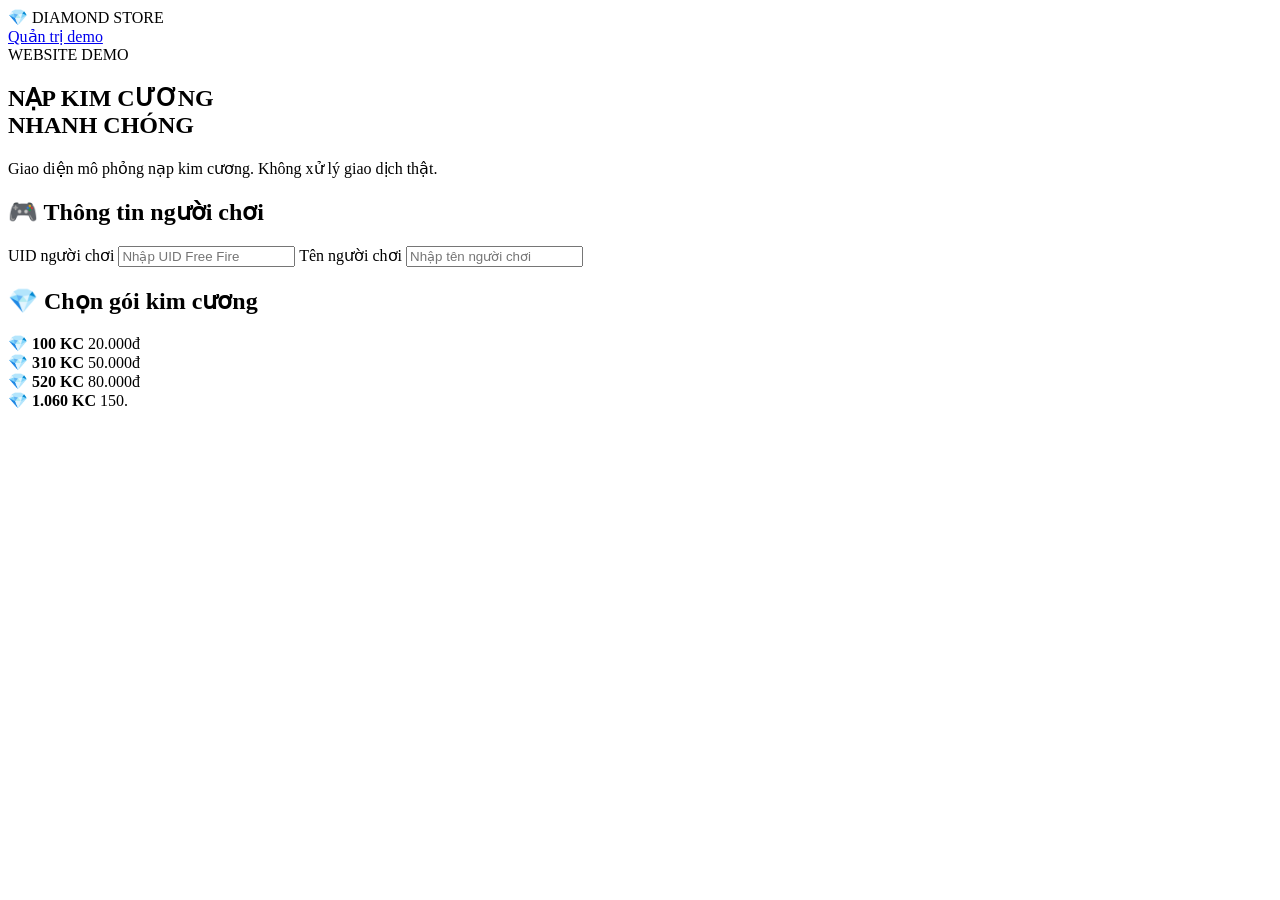
==== index.html @ a1044901 "Create index.html" ====
<!DOCTYPE html>
<html lang="vi">
<head>
  <meta charset="UTF-8">
  <meta name="viewport" content="width=device-width, initial-scale=1.0">
  <title>Diamond Store - Demo</title>
  <link rel="stylesheet" href="style.css">
</head>

<body>

<header>
  <div class="logo">💎 DIAMOND STORE</div>
  <a href="admin.html" class="admin-btn">Quản trị demo</a>
</header>

<section class="hero">
  <span class="badge">WEBSITE DEMO</span>

  <h1>
    NẠP KIM CƯƠNG<br>
    <span>NHANH CHÓNG</span>
  </h1>

  <p>
    Giao diện mô phỏng nạp kim cương.
    Không xử lý giao dịch thật.
  </p>
</section>

<main class="container">

  <div class="card">
    <h2>🎮 Thông tin người chơi</h2>

    <label>UID người chơi</label>
    <input id="uid" type="text" placeholder="Nhập UID Free Fire">

    <label>Tên người chơi</label>
    <input id="playerName" type="text" placeholder="Nhập tên người chơi">
  </div>

  <div class="card">
    <h2>💎 Chọn gói kim cương</h2>

    <div class="packages">

      <div class="package" data-diamond="100" data-price="20000">
        <b>💎 100 KC</b>
        <span>20.000đ</span>
      </div>

      <div class="package" data-diamond="310" data-price="50000">
        <b>💎 310 KC</b>
        <span>50.000đ</span>
      </div>

      <div class="package" data-diamond="520" data-price="80000">
        <b>💎 520 KC</b>
        <span>80.000đ</span>
      </div>

      <div class="package" data-diamond="1060" data-price="150000">
        <b>💎 1.060 KC</b>
        <span>150.
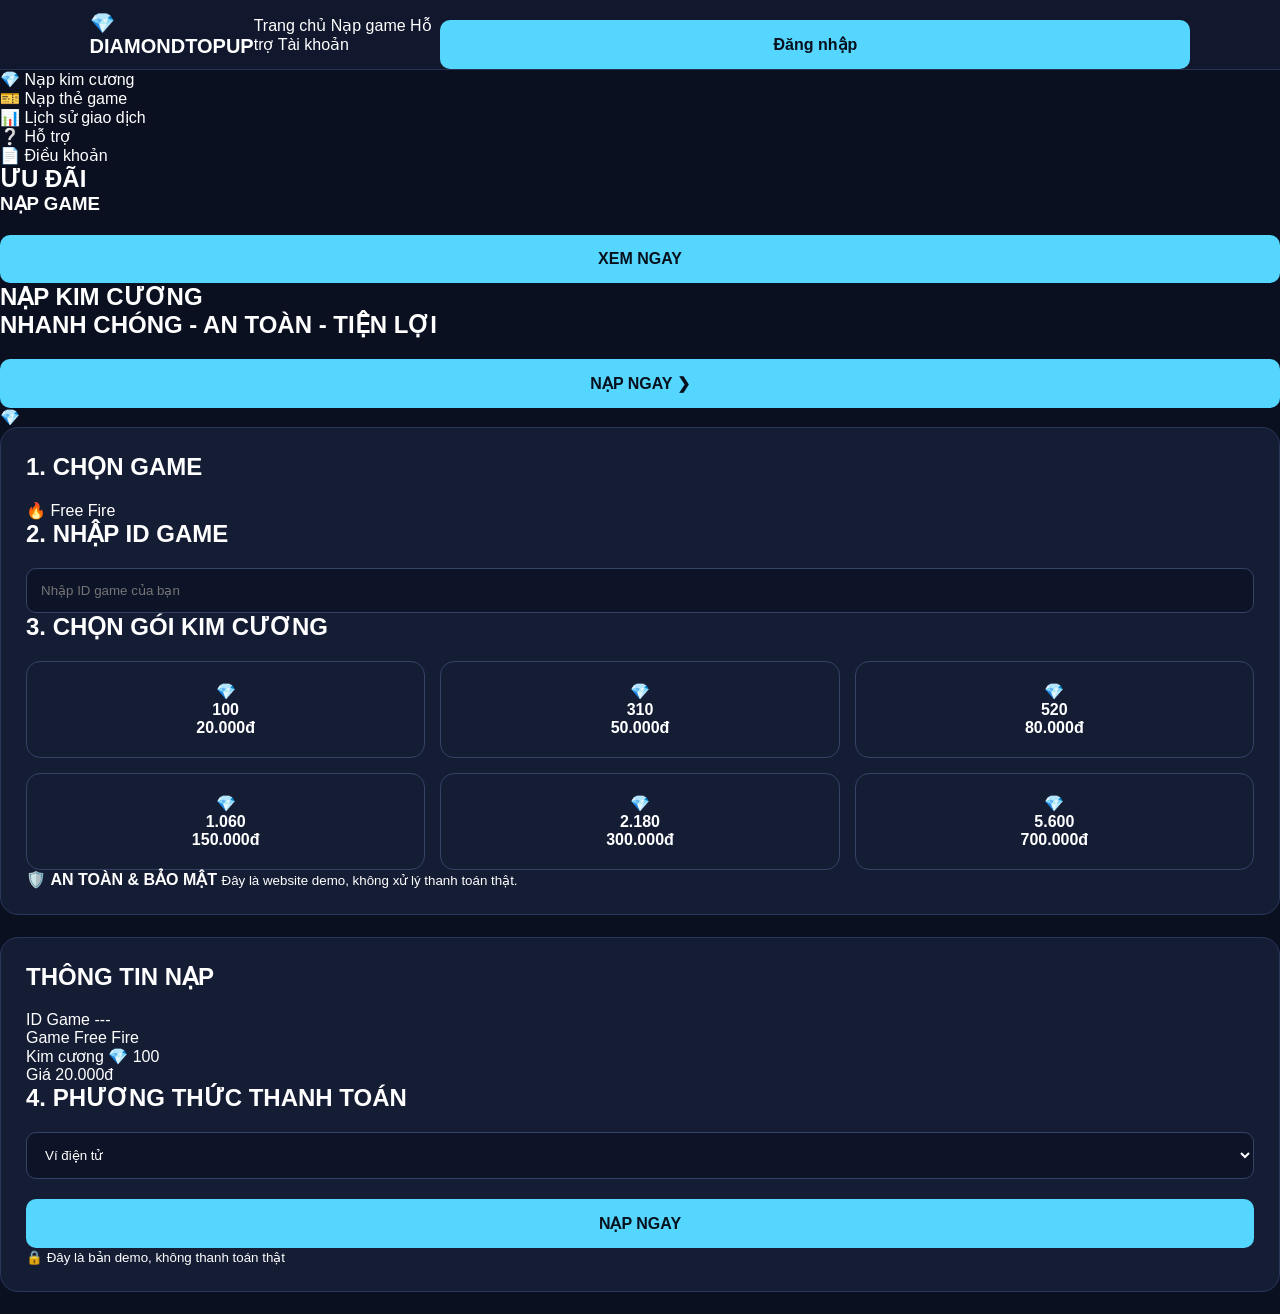
==== commit b8ff64af: "Update index.html" ====
--- a/index.html
+++ b/index.html
@@ -3,63 +3,168 @@
 <head>
   <meta charset="UTF-8">
   <meta name="viewport" content="width=device-width, initial-scale=1.0">
-  <title>Diamond Store - Demo</title>
+  <title>Diamond Topup Demo</title>
   <link rel="stylesheet" href="style.css">
 </head>
 
 <body>
 
 <header>
-  <div class="logo">💎 DIAMOND STORE</div>
-  <a href="admin.html" class="admin-btn">Quản trị demo</a>
+  <div class="logo">💎 DIAMOND<span>TOPUP</span></div>
+
+  <nav>
+    <a>Trang chủ</a>
+    <a class="active">Nạp game</a>
+    <a>Hỗ trợ</a>
+    <a>Tài khoản</a>
+  </nav>
+
+  <button class="login">Đăng nhập</button>
 </header>
 
-<section class="hero">
-  <span class="badge">WEBSITE DEMO</span>
+<div class="layout">
 
-  <h1>
-    NẠP KIM CƯƠNG<br>
-    <span>NHANH CHÓNG</span>
-  </h1>
+  <aside>
 
-  <p>
-    Giao diện mô phỏng nạp kim cương.
-    Không xử lý giao dịch thật.
-  </p>
-</section>
+    <div class="menu active">💎 Nạp kim cương</div>
+    <div class="menu">🎫 Nạp thẻ game</div>
+    <div class="menu">📊 Lịch sử giao dịch</div>
+    <div class="menu">❔ Hỗ trợ</div>
+    <div class="menu">📄 Điều khoản</div>
 
-<main class="container">
+    <div class="promo">
+      <h2>ƯU ĐÃI</h2>
+      <h3>NẠP GAME</h3>
+      <button>XEM NGAY</button>
+    </div>
 
-  <div class="card">
-    <h2>🎮 Thông tin người chơi</h2>
+  </aside>
 
-    <label>UID người chơi</label>
-    <input id="uid" type="text" placeholder="Nhập UID Free Fire">
+  <main>
 
-    <label>Tên người chơi</label>
-    <input id="playerName" type="text" placeholder="Nhập tên người chơi">
-  </div>
-
-  <div class="card">
-    <h2>💎 Chọn gói kim cương</h2>
-
-    <div class="packages">
-
-      <div class="package" data-diamond="100" data-price="20000">
-        <b>💎 100 KC</b>
-        <span>20.000đ</span>
+    <section class="banner">
+      <div>
+        <h1>NẠP <span>KIM CƯƠNG</span></h1>
+        <h2>NHANH CHÓNG - AN TOÀN - TIỆN LỢI</h2>
+        <button onclick="scrollToTopup()">NẠP NGAY ❯</button>
       </div>
 
-      <div class="package" data-diamond="310" data-price="50000">
-        <b>💎 310 KC</b>
-        <span>50.000đ</span>
+      <div class="banner-icon">💎</div>
+    </section>
+
+    <section class="content">
+
+      <div class="left">
+
+        <div class="card">
+
+          <h2>1. CHỌN GAME</h2>
+
+          <div class="game-select">
+            🔥 Free Fire
+          </div>
+
+          <h2>2. NHẬP ID GAME</h2>
+
+          <input
+            id="uid"
+            type="text"
+            placeholder="Nhập ID game của bạn"
+          >
+
+          <h2>3. CHỌN GÓI KIM CƯƠNG</h2>
+
+          <div class="packages">
+
+            <div class="package selected"
+              data-diamond="100"
+              data-price="20000">
+              💎 <b>100</b>
+              <strong>20.000đ</strong>
+            </div>
+
+            <div class="package"
+              data-diamond="310"
+              data-price="50000">
+              💎 <b>310</b>
+              <strong>50.000đ</strong>
+            </div>
+
+            <div class="package"
+              data-diamond="520"
+              data-price="80000">
+              💎 <b>520</b>
+              <strong>80.000đ</strong>
+            </div>
+
+            <div class="package"
+              data-diamond="1060"
+              data-price="150000">
+              💎 <b>1.060</b>
+              <strong>150.000đ</strong>
+            </div>
+
+            <div class="package"
+              data-diamond="2180"
+              data-price="300000">
+              💎 <b>2.180</b>
+              <strong>300.000đ</strong>
+            </div>
+
+            <div class="package"
+              data-diamond="5600"
+              data-price="700000">
+              💎 <b>5.600</b>
+              <strong>700.000đ</strong>
+            </div>
+
+          </div>
+
+          <div class="safe">
+            🛡️ <b>AN TOÀN & BẢO MẬT</b>
+            <small>Đây là website demo, không xử lý thanh toán thật.</small>
+          </div>
+
+        </div>
+
       </div>
 
-      <div class="package" data-diamond="520" data-price="80000">
-        <b>💎 520 KC</b>
-        <span>80.000đ</span>
+      <div class="right">
+
+        <div class="card summary">
+
+          <h2>THÔNG TIN NẠP</h2>
+
+          <p>ID Game <span id="showUid">---</span></p>
+          <p>Game <span>Free Fire</span></p>
+          <p>Kim cương <span id="showDiamond">💎 100</span></p>
+          <p>Giá <span id="showPrice">20.000đ</span></p>
+
+          <h2>4. PHƯƠNG THỨC THANH TOÁN</h2>
+
+          <select id="payment">
+            <option>Ví điện tử</option>
+            <option>Thẻ ngân hàng</option>
+            <option>Chuyển khoản</option>
+          </select>
+
+          <button class="topup" onclick="createOrder()">
+            NẠP NGAY
+          </button>
+
+          <small>🔒 Đây là bản demo, không thanh toán thật</small>
+
+        </div>
+
       </div>
 
-      <div class="package" data-diamond="1060" data-price="150000">
-        <b>💎 1.060 KC</b>
-        <span>150.
+    </section>
+
+  </main>
+
+</div>
+
+<script src="script.js"></script>
+
+</body>
+  </html>
--- a/style.css
+++ b/style.css
@@ -0,0 +1,178 @@
+* {
+  box-sizing: border-box;
+  margin: 0;
+  padding: 0;
+  font-family: Arial, sans-serif;
+}
+
+body {
+  background: #0b1020;
+  color: white;
+  min-height: 100vh;
+}
+
+header {
+  height: 70px;
+  padding: 0 7%;
+  display: flex;
+  align-items: center;
+  justify-content: space-between;
+  background: #11182d;
+  border-bottom: 1px solid #273252;
+}
+
+.logo {
+  font-size: 20px;
+  font-weight: bold;
+}
+
+.admin-btn {
+  text-decoration: none;
+  color: white;
+  padding: 10px 18px;
+  border-radius: 10px;
+  background: #252f52;
+}
+
+.hero {
+  padding: 70px 8%;
+  background: linear-gradient(135deg, #172552, #0b1020);
+}
+
+.hero h1 {
+  font-size: 46px;
+  margin: 18px 0;
+}
+
+.hero h1 span {
+  color: #55d6ff;
+}
+
+.hero p {
+  color: #b9c2dd;
+}
+
+.badge {
+  background: #263b6d;
+  padding: 8px 14px;
+  border-radius: 20px;
+  font-size: 12px;
+}
+
+.container {
+  max-width: 1000px;
+  margin: auto;
+  padding: 30px 18px;
+}
+
+.card {
+  background: #151d35;
+  padding: 25px;
+  border-radius: 18px;
+  margin-bottom: 22px;
+  border: 1px solid #29365b;
+}
+
+.card h2,
+.card h1 {
+  margin-bottom: 20px;
+}
+
+label {
+  display: block;
+  margin: 15px 0 8px;
+  color: #b9c2dd;
+}
+
+input,
+select {
+  width: 100%;
+  padding: 14px;
+  border-radius: 10px;
+  border: 1px solid #354267;
+  background: #0d1428;
+  color: white;
+  outline: none;
+}
+
+.packages {
+  display: grid;
+  grid-template-columns: repeat(3, 1fr);
+  gap: 15px;
+}
+
+.package {
+  padding: 20px;
+  border: 1px solid #354267;
+  border-radius: 14px;
+  cursor: pointer;
+  transition: 0.2s;
+  text-align: center;
+}
+
+.package:hover,
+.package.active {
+  border-color: #55d6ff;
+  transform: translateY(-3px);
+  background: #1c2a4c;
+}
+
+.package b,
+.package span {
+  display: block;
+}
+
+.package span {
+  margin-top: 10px;
+  color: #55d6ff;
+}
+
+button {
+  width: 100%;
+  padding: 15px;
+  margin-top: 20px;
+  border: 0;
+  border-radius: 10px;
+  cursor: pointer;
+  font-size: 16px;
+  font-weight: bold;
+  background: #55d6ff;
+  color: #07101d;
+}
+
+button:hover {
+  opacity: 0.85;
+}
+
+.notice {
+  padding: 18px;
+  border-radius: 12px;
+  background: #382d16;
+  color: #ffd978;
+  margin-bottom: 30px;
+}
+
+.success {
+  padding: 18px;
+  background: #143b2d;
+  border-radius: 12px;
+  color: #8ff0bd;
+}
+
+@media (max-width: 650px) {
+  .hero h1 {
+    font-size: 34px;
+  }
+
+  .packages {
+    grid-template-columns: repeat(2, 1fr);
+  }
+
+  header {
+    padding: 0 4%;
+  }
+
+  .logo {
+    font-size: 15px;
+  }
+  }
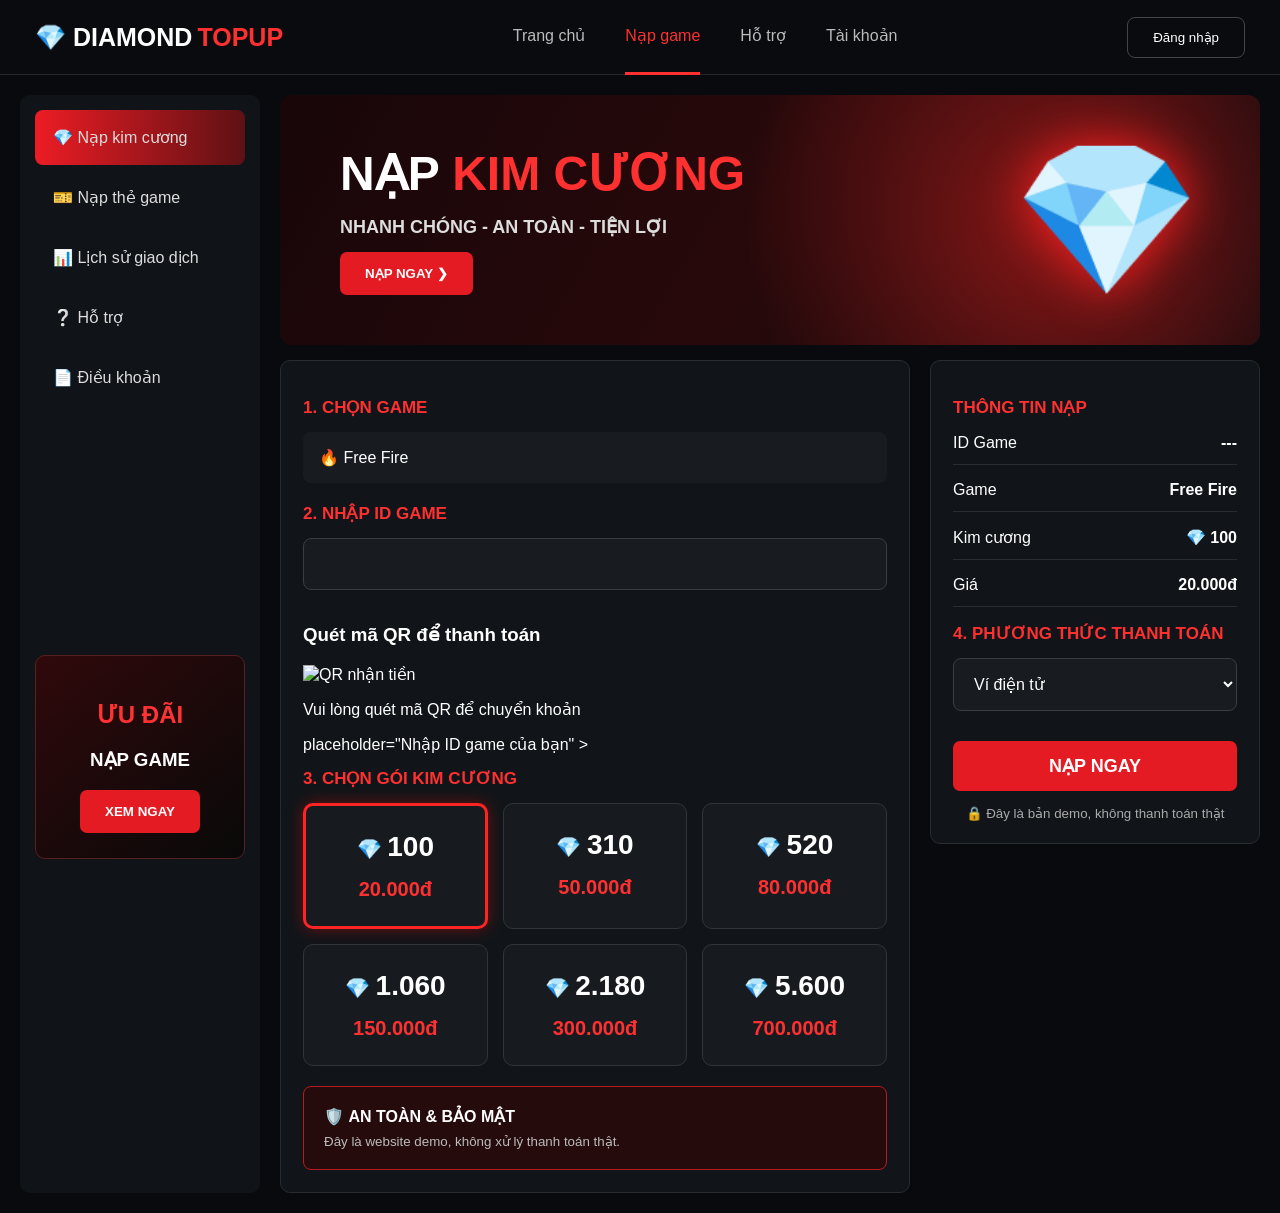
==== commit 2a8b1628: "Update index.html" ====
--- a/index.html
+++ b/index.html
@@ -69,7 +69,16 @@
           <input
             id="uid"
             type="text"
-            placeholder="Nhập ID game của bạn"
+        <!-- QR THANH TOÁN -->
+<div class="qr-payment">
+    <h3>Quét mã QR để thanh toán</h3>
+
+    <img src="qr-ngan-hang.jpg"
+         alt="QR nhận tiền"
+         class="qr-image">
+
+    <p>Vui lòng quét mã QR để chuyển khoản</p>
+</div>    placeholder="Nhập ID game của bạn"
           >
 
           <h2>3. CHỌN GÓI KIM CƯƠNG</h2>
--- a/style.css
+++ b/style.css
@@ -1,98 +1,191 @@
 * {
   box-sizing: border-box;
+}
+
+body {
   margin: 0;
-  padding: 0;
   font-family: Arial, sans-serif;
-}
-
-body {
-  background: #0b1020;
-  color: white;
-  min-height: 100vh;
+  background: #080a0d;
+  color: white;
 }
 
 header {
-  height: 70px;
-  padding: 0 7%;
+  height: 75px;
+  background: #090b0f;
+  border-bottom: 1px solid #25282d;
   display: flex;
   align-items: center;
   justify-content: space-between;
-  background: #11182d;
-  border-bottom: 1px solid #273252;
+  padding: 0 35px;
 }
 
 .logo {
-  font-size: 20px;
+  font-size: 25px;
   font-weight: bold;
 }
 
-.admin-btn {
+.logo span {
+  color: #ff3030;
+  margin-left: 5px;
+}
+
+nav {
+  display: flex;
+  gap: 40px;
+}
+
+nav a {
+  color: #bbb;
   text-decoration: none;
-  color: white;
-  padding: 10px 18px;
-  border-radius: 10px;
-  background: #252f52;
-}
-
-.hero {
-  padding: 70px 8%;
-  background: linear-gradient(135deg, #172552, #0b1020);
-}
-
-.hero h1 {
-  font-size: 46px;
-  margin: 18px 0;
-}
-
-.hero h1 span {
-  color: #55d6ff;
-}
-
-.hero p {
-  color: #b9c2dd;
-}
-
-.badge {
-  background: #263b6d;
-  padding: 8px 14px;
-  border-radius: 20px;
-  font-size: 12px;
-}
-
-.container {
-  max-width: 1000px;
+  padding: 27px 0;
+}
+
+nav .active {
+  color: #ff3030;
+  border-bottom: 3px solid #ff3030;
+}
+
+button {
+  cursor: pointer;
+}
+
+.login {
+  background: transparent;
+  color: white;
+  border: 1px solid #444;
+  padding: 12px 25px;
+  border-radius: 8px;
+}
+
+.layout {
+  display: flex;
+  max-width: 1500px;
   margin: auto;
-  padding: 30px 18px;
+  padding: 20px;
+  gap: 20px;
+}
+
+aside {
+  width: 240px;
+  background: #101317;
+  padding: 15px;
+  border-radius: 10px;
+}
+
+.menu {
+  padding: 18px;
+  margin-bottom: 5px;
+  border-radius: 8px;
+  color: #ddd;
+}
+
+.menu.active {
+  background: linear-gradient(90deg, #ed1c24, #5e1114);
+}
+
+.promo {
+  margin-top: 250px;
+  padding: 25px 15px;
+  text-align: center;
+  background: linear-gradient(140deg, #30090b, #090909);
+  border: 1px solid #572020;
+  border-radius: 10px;
+}
+
+.promo h2 {
+  color: #ff3333;
+}
+
+.promo button,
+.banner button,
+.topup {
+  background: #e51b23;
+  color: white;
+  border: 0;
+  padding: 14px 25px;
+  border-radius: 7px;
+  font-weight: bold;
+}
+
+main {
+  flex: 1;
+}
+
+.banner {
+  height: 250px;
+  padding: 40px 60px;
+  border-radius: 12px;
+  background:
+    radial-gradient(circle at 80%, #8b1717, transparent 40%),
+    linear-gradient(120deg, #180609, #28090b, #07090c);
+  display: flex;
+  justify-content: space-between;
+  align-items: center;
+  overflow: hidden;
+}
+
+.banner h1 {
+  font-size: 48px;
+  margin: 0;
+}
+
+.banner h1 span {
+  color: #ff3030;
+}
+
+.banner h2 {
+  font-size: 18px;
+  color: #ddd;
+}
+
+.banner-icon {
+  font-size: 150px;
+  filter: drop-shadow(0 0 25px #ff2020);
+}
+
+.content {
+  display: flex;
+  gap: 20px;
+  margin-top: 15px;
+}
+
+.left {
+  flex: 1;
+}
+
+.right {
+  width: 330px;
 }
 
 .card {
-  background: #151d35;
-  padding: 25px;
-  border-radius: 18px;
-  margin-bottom: 22px;
-  border: 1px solid #29365b;
-}
-
-.card h2,
-.card h1 {
-  margin-bottom: 20px;
-}
-
-label {
-  display: block;
-  margin: 15px 0 8px;
-  color: #b9c2dd;
+  background: #111519;
+  border: 1px solid #272c31;
+  border-radius: 10px;
+  padding: 22px;
+}
+
+.card h2 {
+  color: #ff3030;
+  font-size: 17px;
 }
 
 input,
 select {
   width: 100%;
-  padding: 14px;
-  border-radius: 10px;
-  border: 1px solid #354267;
-  background: #0d1428;
-  color: white;
-  outline: none;
+  padding: 16px;
+  background: #181c21;
+  border: 1px solid #383e45;
+  color: white;
+  border-radius: 8px;
+  font-size: 16px;
+  margin-bottom: 15px;
+}
+
+.game-select {
+  background: #181c21;
+  padding: 16px;
+  border-radius: 8px;
+  margin-bottom: 20px;
 }
 
 .packages {
@@ -102,77 +195,104 @@
 }
 
 .package {
+  background: #171b20;
+  border: 1px solid #30353b;
+  padding: 25px 10px;
+  text-align: center;
+  border-radius: 10px;
+  font-size: 20px;
+  cursor: pointer;
+}
+
+.package b {
+  font-size: 28px;
+}
+
+.package strong {
+  display: block;
+  color: #ff3030;
+  margin-top: 15px;
+}
+
+.package.selected {
+  border: 3px solid #ff2424;
+  box-shadow: 0 0 15px #6d1111;
+}
+
+.safe {
+  margin-top: 20px;
   padding: 20px;
-  border: 1px solid #354267;
-  border-radius: 14px;
-  cursor: pointer;
-  transition: 0.2s;
+  background: #260b0d;
+  border: 1px solid #b41c22;
+  border-radius: 8px;
+}
+
+.safe small {
+  display: block;
+  color: #bbb;
+  margin-top: 8px;
+}
+
+.summary p {
+  display: flex;
+  justify-content: space-between;
+  border-bottom: 1px solid #292d31;
+  padding-bottom: 12px;
+}
+
+.summary p span {
+  font-weight: bold;
+}
+
+.topup {
+  width: 100%;
+  margin-top: 15px;
+  font-size: 18px;
+}
+
+.summary small {
+  display: block;
   text-align: center;
-}
-
-.package:hover,
-.package.active {
-  border-color: #55d6ff;
-  transform: translateY(-3px);
-  background: #1c2a4c;
-}
-
-.package b,
-.package span {
-  display: block;
-}
-
-.package span {
-  margin-top: 10px;
-  color: #55d6ff;
-}
-
-button {
-  width: 100%;
-  padding: 15px;
-  margin-top: 20px;
-  border: 0;
-  border-radius: 10px;
-  cursor: pointer;
-  font-size: 16px;
-  font-weight: bold;
-  background: #55d6ff;
-  color: #07101d;
-}
-
-button:hover {
-  opacity: 0.85;
-}
-
-.notice {
-  padding: 18px;
-  border-radius: 12px;
-  background: #382d16;
-  color: #ffd978;
-  margin-bottom: 30px;
-}
-
-.success {
-  padding: 18px;
-  background: #143b2d;
-  border-radius: 12px;
-  color: #8ff0bd;
-}
-
-@media (max-width: 650px) {
-  .hero h1 {
-    font-size: 34px;
+  margin-top: 15px;
+  color: #aaa;
+}
+
+@media (max-width: 900px) {
+
+  nav {
+    display: none;
+  }
+
+  aside {
+    display: none;
+  }
+
+  .layout {
+    padding: 10px;
+  }
+
+  .content {
+    flex-direction: column;
+  }
+
+  .right {
+    width: 100%;
   }
 
   .packages {
     grid-template-columns: repeat(2, 1fr);
   }
 
-  header {
-    padding: 0 4%;
-  }
-
-  .logo {
-    font-size: 15px;
-  }
-  }
+  .banner {
+    padding: 25px;
+  }
+
+  .banner h1 {
+    font-size: 32px;
+  }
+
+  .banner-icon {
+    font-size: 70px;
+  }
+
+  }
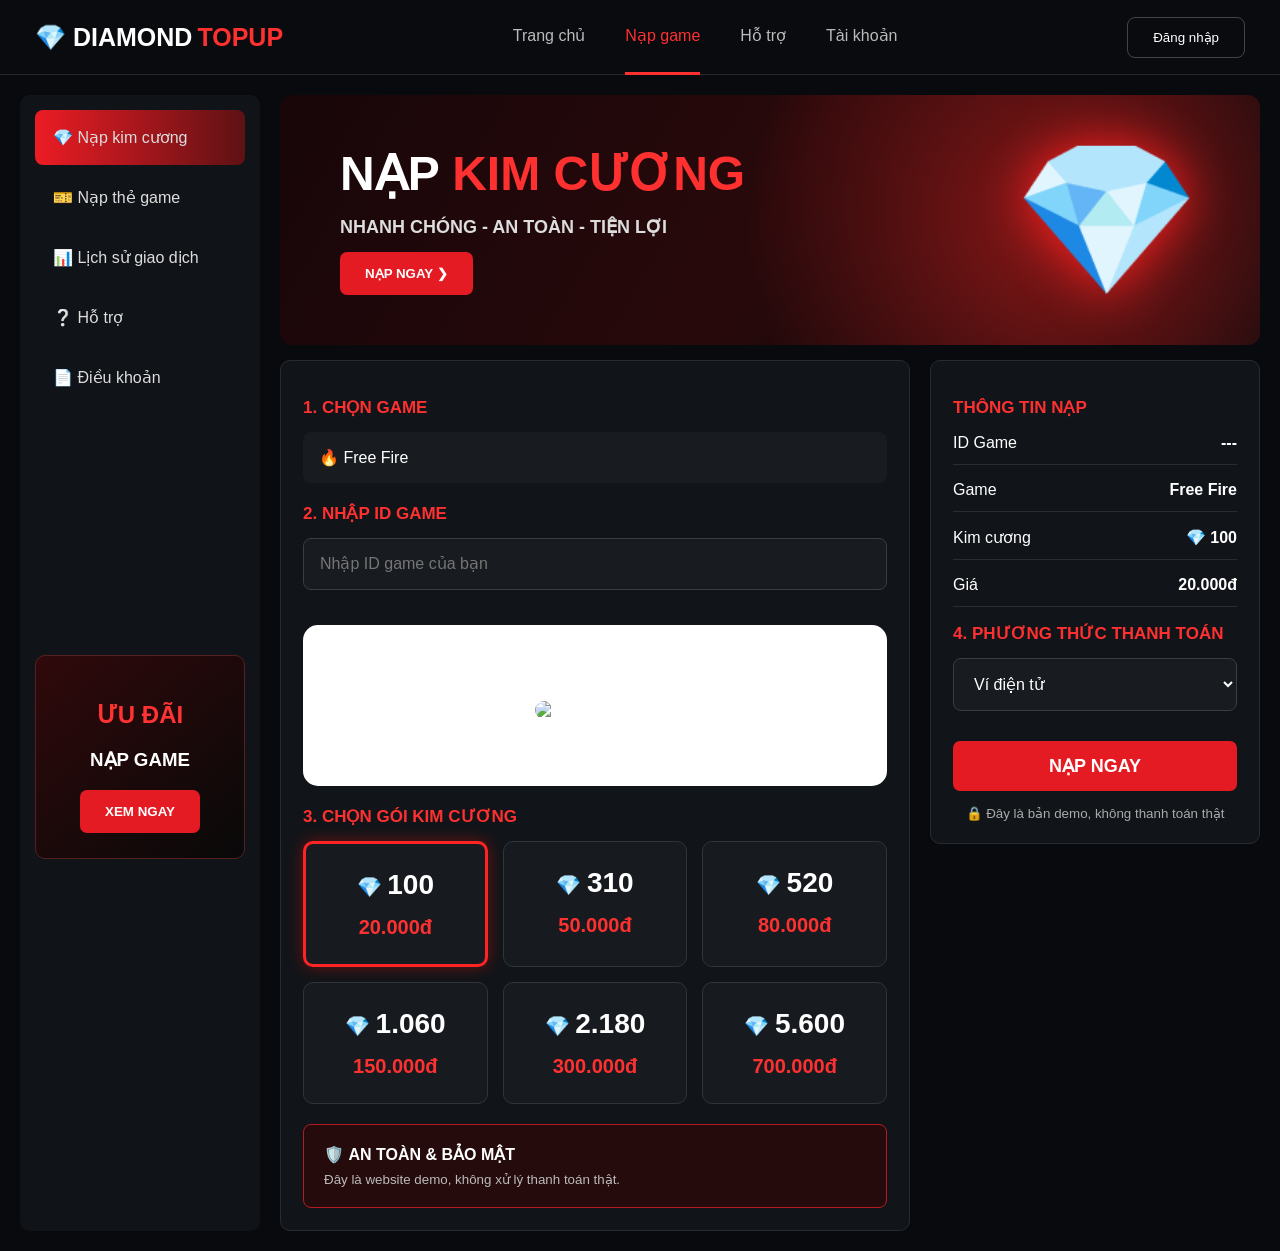
==== commit fddd290f: "Update index.html" ====
--- a/index.html
+++ b/index.html
@@ -43,13 +43,21 @@
   <main>
 
     <section class="banner">
+
       <div>
         <h1>NẠP <span>KIM CƯƠNG</span></h1>
-        <h2>NHANH CHÓNG - AN TOÀN - TIỆN LỢI</h2>
-        <button onclick="scrollToTopup()">NẠP NGAY ❯</button>
+
+        <h2>
+          NHANH CHÓNG - AN TOÀN - TIỆN LỢI
+        </h2>
+
+        <button onclick="scrollToTopup()">
+          NẠP NGAY ❯
+        </button>
       </div>
 
       <div class="banner-icon">💎</div>
+
     </section>
 
     <section class="content">
@@ -69,60 +77,80 @@
           <input
             id="uid"
             type="text"
-        <!-- QR THANH TOÁN -->
-<div class="qr-payment">
-    <h3>Quét mã QR để thanh toán</h3>
-
-    <img src="qr-ngan-hang.jpg"
-         alt="QR nhận tiền"
-         class="qr-image">
-
-    <p>Vui lòng quét mã QR để chuyển khoản</p>
-</div>    placeholder="Nhập ID game của bạn"
+            placeholder="Nhập ID game của bạn"
           >
 
+          <!-- QR THANH TOÁN -->
+          <div class="qr-payment">
+
+            <h3>QUÉT QR ĐỂ THANH TOÁN</h3>
+
+            <img
+              src="qr-ngan-hang.jpg"
+              alt="QR thanh toán"
+              class="qr-image"
+            >
+
+            <p>
+              Vui lòng quét mã QR để chuyển khoản
+            </p>
+
+          </div>
+
           <h2>3. CHỌN GÓI KIM CƯƠNG</h2>
 
           <div class="packages">
 
-            <div class="package selected"
+            <div
+              class="package selected"
               data-diamond="100"
-              data-price="20000">
+              data-price="20000"
+            >
               💎 <b>100</b>
               <strong>20.000đ</strong>
             </div>
 
-            <div class="package"
+            <div
+              class="package"
               data-diamond="310"
-              data-price="50000">
+              data-price="50000"
+            >
               💎 <b>310</b>
               <strong>50.000đ</strong>
             </div>
 
-            <div class="package"
+            <div
+              class="package"
               data-diamond="520"
-              data-price="80000">
+              data-price="80000"
+            >
               💎 <b>520</b>
               <strong>80.000đ</strong>
             </div>
 
-            <div class="package"
+            <div
+              class="package"
               data-diamond="1060"
-              data-price="150000">
+              data-price="150000"
+            >
               💎 <b>1.060</b>
               <strong>150.000đ</strong>
             </div>
 
-            <div class="package"
+            <div
+              class="package"
               data-diamond="2180"
-              data-price="300000">
+              data-price="300000"
+            >
               💎 <b>2.180</b>
               <strong>300.000đ</strong>
             </div>
 
-            <div class="package"
+            <div
+              class="package"
               data-diamond="5600"
-              data-price="700000">
+              data-price="700000"
+            >
               💎 <b>5.600</b>
               <strong>700.000đ</strong>
             </div>
@@ -130,8 +158,13 @@
           </div>
 
           <div class="safe">
+
             🛡️ <b>AN TOÀN & BẢO MẬT</b>
-            <small>Đây là website demo, không xử lý thanh toán thật.</small>
+
+            <small>
+              Đây là website demo, không xử lý thanh toán thật.
+            </small>
+
           </div>
 
         </div>
@@ -144,24 +177,60 @@
 
           <h2>THÔNG TIN NẠP</h2>
 
-          <p>ID Game <span id="showUid">---</span></p>
-          <p>Game <span>Free Fire</span></p>
-          <p>Kim cương <span id="showDiamond">💎 100</span></p>
-          <p>Giá <span id="showPrice">20.000đ</span></p>
-
-          <h2>4. PHƯƠNG THỨC THANH TOÁN</h2>
+          <p>
+            ID Game
+            <span id="showUid">---</span>
+          </p>
+
+          <p>
+            Game
+            <span>Free Fire</span>
+          </p>
+
+          <p>
+            Kim cương
+            <span id="showDiamond">
+              💎 100
+            </span>
+          </p>
+
+          <p>
+            Giá
+            <span id="showPrice">
+              20.000đ
+            </span>
+          </p>
+
+          <h2>
+            4. PHƯƠNG THỨC THANH TOÁN
+          </h2>
 
           <select id="payment">
-            <option>Ví điện tử</option>
-            <option>Thẻ ngân hàng</option>
-            <option>Chuyển khoản</option>
+
+            <option>
+              Ví điện tử
+            </option>
+
+            <option>
+              Thẻ ngân hàng
+            </option>
+
+            <option>
+              Chuyển khoản
+            </option>
+
           </select>
 
-          <button class="topup" onclick="createOrder()">
+          <button
+            class="topup"
+            onclick="createOrder()"
+          >
             NẠP NGAY
           </button>
 
-          <small>🔒 Đây là bản demo, không thanh toán thật</small>
+          <small>
+            🔒 Đây là bản demo, không thanh toán thật
+          </small>
 
         </div>
 
@@ -176,4 +245,4 @@
 <script src="script.js"></script>
 
 </body>
-  </html>
+      </html>
--- a/style.css
+++ b/style.css
@@ -296,3 +296,25 @@
   }
 
   }
+/* QR THANH TOÁN */
+.qr-payment {
+    text-align: center;
+    margin: 20px 0;
+    padding: 20px;
+    background: #ffffff;
+    border-radius: 15px;
+}
+
+.qr-payment h3 {
+    margin-bottom: 15px;
+}
+
+.qr-image {
+    width: 250px;
+    max-width: 100%;
+    border-radius: 10px;
+}
+
+.qr-payment p {
+    margin-top: 12px;
+  }
